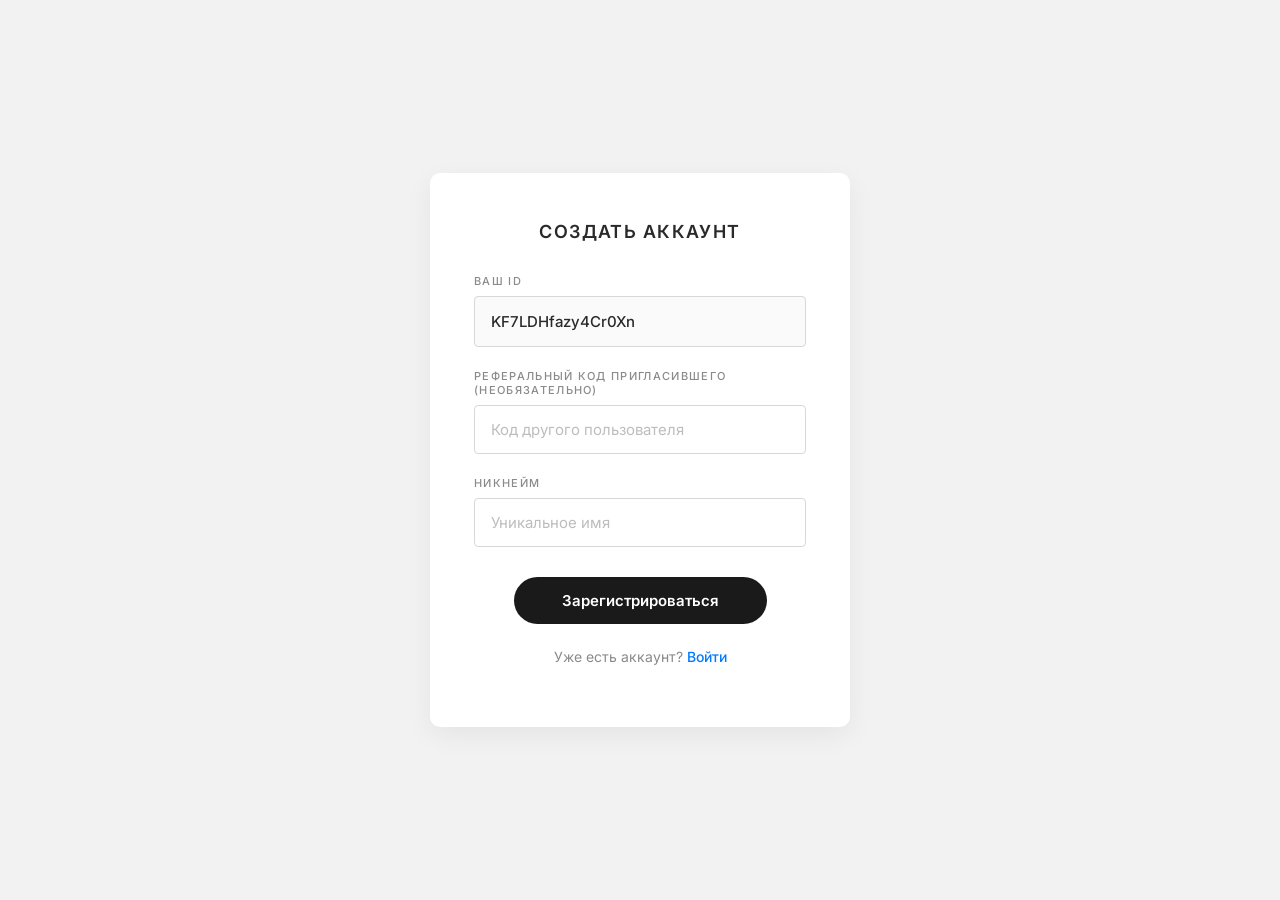
==== product.html @ a61cc3fc "первый коммит" ====
<!DOCTYPE html>
<html lang="ru">
<head>
  <meta charset="UTF-8" />
  <meta name="viewport" content="width=device-width, initial-scale=1.0" />
  <title>Товар — Магазин</title>
  <link rel="stylesheet" href="product.css" />
  <link rel="preconnect" href="https://fonts.googleapis.com" />
  <link rel="preconnect" href="https://fonts.gstatic.com" crossorigin />
  <link href="https://fonts.googleapis.com/css2?family=Inter:wght@400;500;600&display=swap" rel="stylesheet" />
</head>
<body>
  <div class="product-page">
    <!-- Ссылка теперь ведёт на index.html, но авторизация сохранится -->
    <a class="product-back" href="index.html">← В магазин</a>

    <div class="product-hero">
      <img id="product-image" src="" alt="" width="900" height="560" />
    </div>

    <main class="product-main">
      <h1 class="product-title" id="product-title">Товар</h1>

      <div class="product-price-block">
        <div class="product-price-label">Цена в мтбанках</div>
        <p class="product-price">
          <span id="product-price-digits" class="product-price__digits">0</span>
          <span class="product-price__glyph" aria-hidden="true">
            <svg class="balance-card__svg" viewBox="0 0 24 24" focusable="false">
              <circle cx="12" cy="12" r="9.5" fill="#ffe082" stroke="rgba(245, 127, 23, 0.45)" stroke-width="1.25" />
              <circle cx="12" cy="12" r="6.5" fill="#ffca28" stroke="#f57f17" stroke-width="0.75" />
              <ellipse cx="12" cy="9" rx="5" ry="2.2" fill="rgba(255, 255, 255, 0.4)" />
            </svg>
          </span>
          <span class="product-price__unit">мтбанков</span>
        </p>
      </div>

      <button type="button" class="btn-buy" id="btn-buy">Купить</button>
      <p class="buy-toast" id="buy-toast" role="status"></p>
    </main>
  </div>

  <script src="product.js" defer></script>
</body>
</html>
---- product.css ----
*,
*::before,
*::after {
  box-sizing: border-box;
}

:root {
  --bg-page: #f2f2f2;
  --text-dark: #2a2a2a;
  --text-muted: #8a8a8a;
  --font: "Inter", system-ui, -apple-system, "Segoe UI", sans-serif;
}

html,
body {
  margin: 0;
  min-height: 100%;
  font-family: var(--font);
  background: var(--bg-page);
  color: var(--text-dark);
  -webkit-font-smoothing: antialiased;
}

.product-page {
  max-width: 480px;
  margin: 0 auto;
  min-height: 100vh;
  padding-bottom: 32px;
}

.product-back {
  display: inline-block;
  margin: 12px 16px 8px;
  font-size: 0.875rem;
  font-weight: 500;
  color: var(--text-muted);
  text-decoration: none;
}

.product-back:hover {
  color: var(--text-dark);
}

.product-hero {
  width: 100%;
  aspect-ratio: 16 / 10;
  max-height: 280px;
  background: #e8e8e8;
  overflow: hidden;
}

.product-hero img {
  width: 100%;
  height: 100%;
  object-fit: cover;
  display: block;
}

.product-main {
  margin: -20px 16px 0;
  position: relative;
  z-index: 1;
  background: #fff;
  border-radius: 14px;
  padding: 24px 22px 28px;
  box-shadow: 0 8px 28px rgba(0, 0, 0, 0.08);
}

.product-title {
  margin: 0 0 20px;
  font-size: 1.125rem;
  font-weight: 600;
  letter-spacing: 0.04em;
  line-height: 1.35;
}

.product-price-block {
  margin-top: 4px;
}

.product-price-label {
  font-size: 0.625rem;
  font-weight: 600;
  letter-spacing: 0.12em;
  text-transform: uppercase;
  color: var(--text-muted);
  margin-bottom: 8px;
}

.product-price {
  margin: 0;
  display: flex;
  align-items: center;
  flex-wrap: wrap;
  gap: 0.35em 0.5em;
  font-size: 1.5rem;
  font-weight: 600;
  font-variant-numeric: tabular-nums;
  color: var(--text-dark);
}

.product-price__digits {
  line-height: 1;
}

.product-price__glyph {
  display: inline-flex;
  width: 1em;
  height: 1em;
  flex-shrink: 0;
}

.product-price__glyph .balance-card__svg {
  width: 100%;
  height: 100%;
  display: block;
}

.product-price__unit {
  font-size: 0.8125rem;
  font-weight: 500;
  color: var(--text-muted);
  letter-spacing: 0.04em;
  width: 100%;
  margin-top: 2px;
}

.btn-buy {
  width: 100%;
  margin-top: 28px;
  padding: 16px 24px;
  border: none;
  border-radius: 999px;
  font: inherit;
  font-weight: 600;
  font-size: 1rem;
  color: #fff;
  cursor: pointer;
  touch-action: manipulation;
  background: linear-gradient(145deg, #007bff 0%, #6a00b8 48%, #e10098 100%);
  box-shadow:
    0 10px 28px rgba(0, 123, 255, 0.28),
    0 4px 12px rgba(225, 0, 152, 0.2);
  transition: transform 0.12s ease, filter 0.15s ease, box-shadow 0.2s ease;
}

.btn-buy:hover {
  filter: brightness(1.05);
  box-shadow:
    0 12px 32px rgba(0, 123, 255, 0.32),
    0 4px 14px rgba(225, 0, 152, 0.25);
}

.btn-buy:active {
  transform: scale(0.98);
}

.buy-toast {
  margin: 14px 0 0;
  padding: 10px 12px;
  font-size: 0.875rem;
  text-align: center;
  color: #2e7d32;
  background: #e8f5e9;
  border-radius: 10px;
  display: none;
}

.buy-toast.is-visible {
  display: block;
}
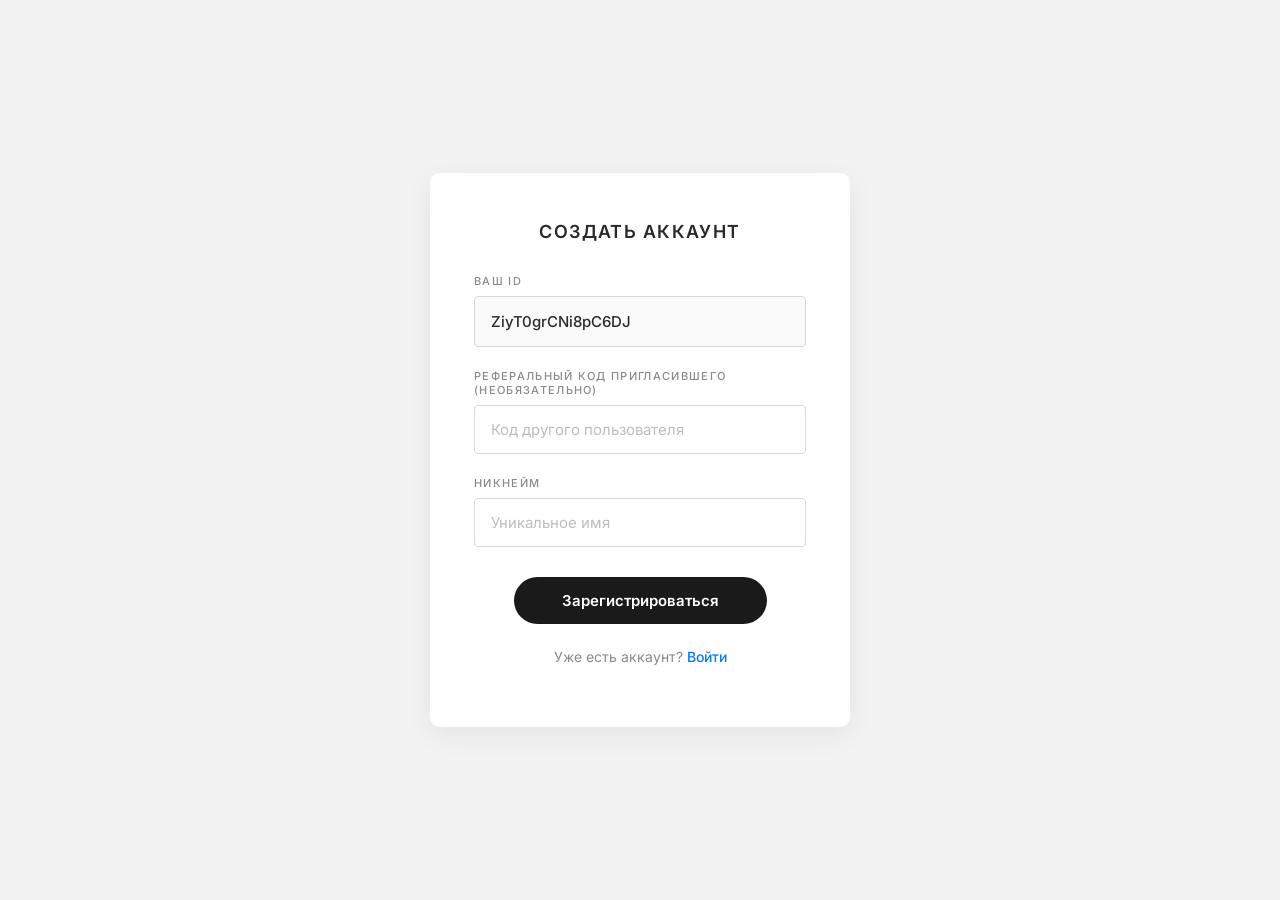
==== commit b5d9d087: "улучшен магазин (добавлены реальные товары), улучшены карточки товаров (могут не работать поскольку " ====
--- a/product.html
+++ b/product.html
@@ -11,7 +11,6 @@
 </head>
 <body>
   <div class="product-page">
-    <!-- Ссылка теперь ведёт на index.html, но авторизация сохранится -->
     <a class="product-back" href="index.html">← В магазин</a>
 
     <div class="product-hero">
@@ -20,6 +19,7 @@
 
     <main class="product-main">
       <h1 class="product-title" id="product-title">Товар</h1>
+      <p class="product-subtitle" id="product-subtitle"></p>
 
       <div class="product-price-block">
         <div class="product-price-label">Цена в мтбанках</div>
@@ -36,6 +36,10 @@
         </p>
       </div>
 
+      <div class="product-description-block">
+        <p class="product-description" id="product-description"></p>
+      </div>
+
       <button type="button" class="btn-buy" id="btn-buy">Купить</button>
       <p class="buy-toast" id="buy-toast" role="status"></p>
     </main>
--- a/product.css
+++ b/product.css
@@ -169,3 +169,21 @@
 .buy-toast.is-visible {
   display: block;
 }
+.product-subtitle {
+  font-size: 0.8rem;
+  color: var(--text-muted);
+  margin: -8px 0 20px 0;
+}
+
+.product-description-block {
+  margin-top: 16px;
+  padding-top: 16px;
+  border-top: 1px solid #eee;
+}
+
+.product-description {
+  font-size: 0.85rem;
+  line-height: 1.5;
+  color: #555;
+  margin: 0;
+}
